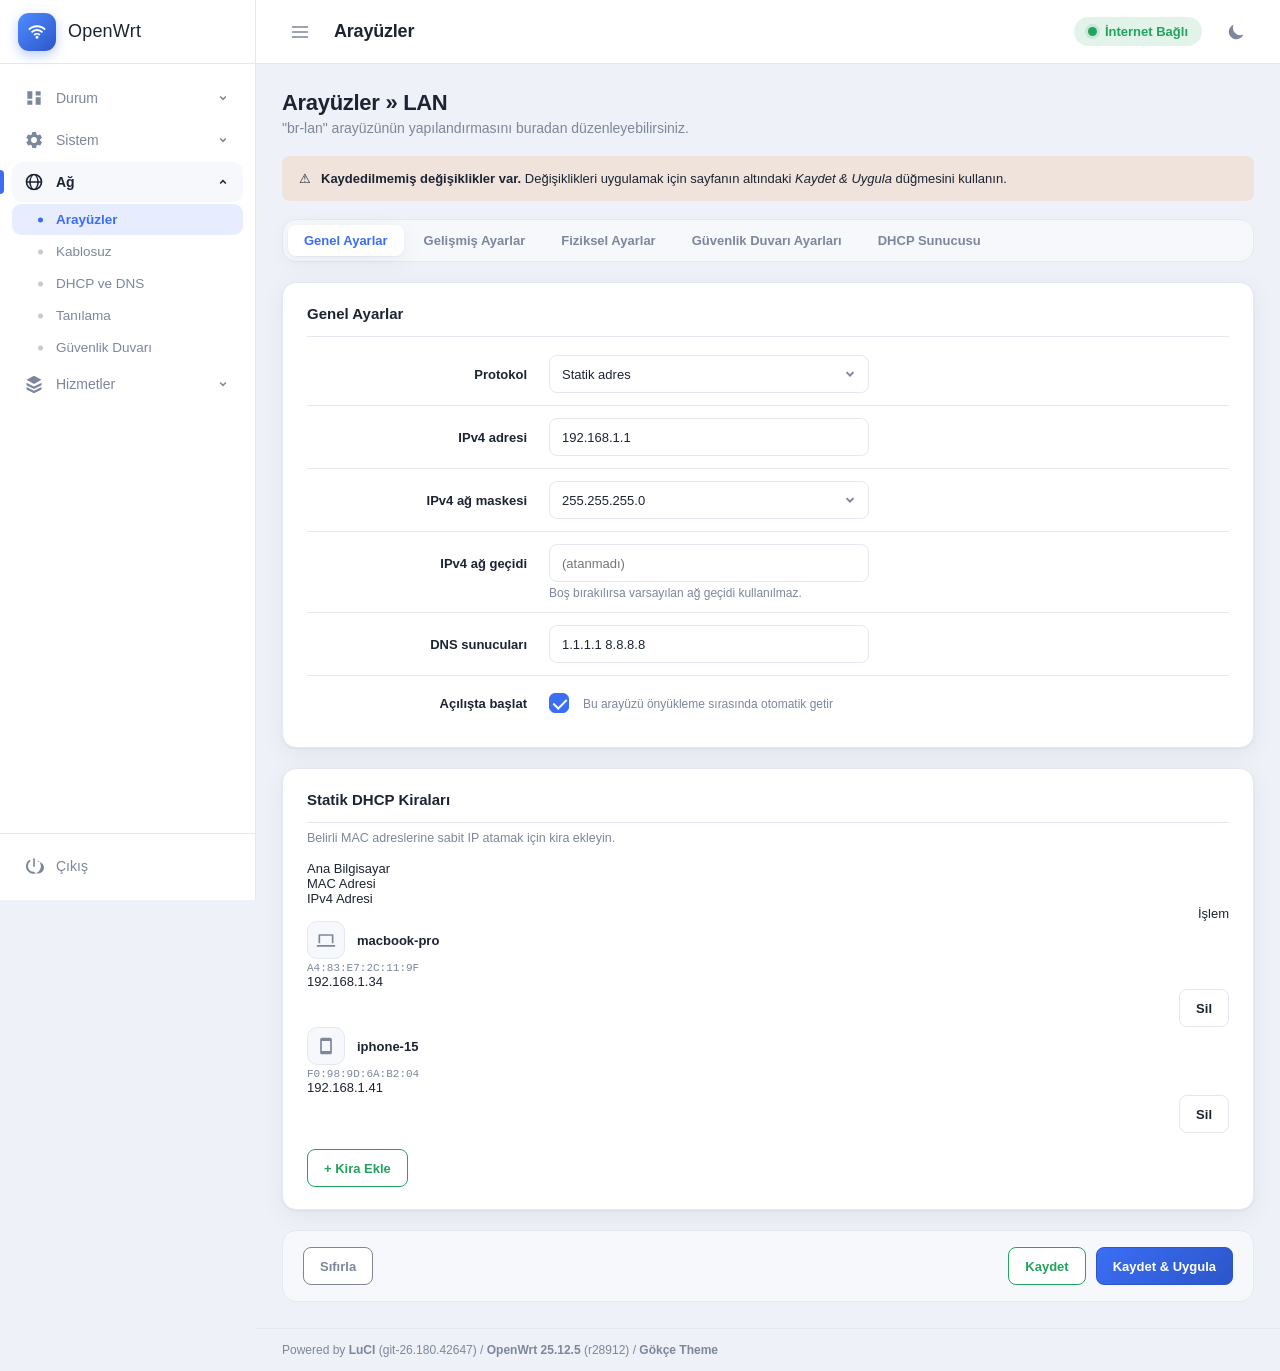
==== demo/settings.html @ 24ef1b08 "demo: add login screen and a CBI config sub-page The demo previously only showed the dashboard. Adde" ====
<!DOCTYPE html>
<html lang="tr">
<head>
  <meta charset="UTF-8">
  <meta name="viewport" content="width=device-width, initial-scale=1.0">
  <title>Arayüzler — Gökçe Theme Demo</title>
  <link rel="stylesheet" href="css/style.css">
  <script>
    (function () {
      var forced = new URLSearchParams(location.search).get("theme");
      var saved = null;
      try { saved = localStorage.getItem("theme"); } catch (e) {}
      var theme = forced || saved ||
        (window.matchMedia("(prefers-color-scheme: dark)").matches ? "dark" : "light");
      document.documentElement.setAttribute("data-theme", theme);
    })();
  </script>
</head>
<body>

  <svg xmlns="http://www.w3.org/2000/svg" style="display:none">
    <symbol id="icon-menu" viewBox="0 0 24 24"><path d="M3 6h18M3 12h18M3 18h18" stroke="currentColor" stroke-width="2" stroke-linecap="round" fill="none"/></symbol>
    <symbol id="icon-dashboard" viewBox="0 0 24 24"><path d="M4 13h6V4H4v9zm0 7h6v-5H4v5zm10 0h6v-9h-6v9zm0-16v5h6V4h-6z" fill="currentColor"/></symbol>
    <symbol id="icon-globe" viewBox="0 0 24 24"><path d="M12 2a10 10 0 100 20 10 10 0 000-20zm0 2c1.9 0 3.6 2.9 3.9 7H8.1c.3-4.1 2-7 3.9-7zm-5.9 7H4.1a8 8 0 014.6-6.3A13.6 13.6 0 006.1 11zm0 2a13.6 13.6 0 002.6 6.3A8 8 0 014.1 13h2zm2 0h7.8c-.3 4.1-2 7-3.9 7s-3.6-2.9-3.9-7zm9.8 0h2a8 8 0 01-4.6 6.3 13.6 13.6 0 002.6-6.3zm0-2a13.6 13.6 0 00-2.6-6.3A8 8 0 0119.9 11h-2z" fill="currentColor"/></symbol>
    <symbol id="icon-wifi" viewBox="0 0 24 24"><path d="M12 20a1.8 1.8 0 110-3.6 1.8 1.8 0 010 3.6zm-4.2-5.2l1.6 1.6a3.7 3.7 0 015.2 0l1.6-1.6a6 6 0 00-8.4 0zm-3.2-3.2l1.6 1.6a8.2 8.2 0 0111.6 0l1.6-1.6a10.5 10.5 0 00-14.8 0zM1.4 8.4L3 10a12.7 12.7 0 0118 0l1.6-1.6a15 15 0 00-21.2 0z" fill="currentColor"/></symbol>
    <symbol id="icon-layers" viewBox="0 0 24 24"><path d="M12 2l9 5-9 5-9-5 9-5zm-9 8.5L12 15l9-4.5v3L12 18l-9-4.5v-3zm0 5L12 20l9-4.5v3L12 23l-9-4.5v-3z" fill="currentColor"/></symbol>
    <symbol id="icon-settings" viewBox="0 0 24 24"><path d="M12 15.5A3.5 3.5 0 1112 8.5a3.5 3.5 0 010 7zm7.4-2.6c.05-.3.1-.6.1-.9s-.05-.6-.1-.9l2-1.6a.5.5 0 00.1-.6l-1.9-3.3a.5.5 0 00-.6-.2l-2.4 1a7 7 0 00-1.6-.9l-.4-2.6a.5.5 0 00-.5-.4h-3.8a.5.5 0 00-.5.4l-.4 2.6a7 7 0 00-1.6.9l-2.4-1a.5.5 0 00-.6.2L2.9 8.9a.5.5 0 00.1.6l2 1.6c-.05.3-.1.6-.1.9s.05.6.1.9l-2 1.6a.5.5 0 00-.1.6l1.9 3.3c.1.2.4.3.6.2l2.4-1c.5.4 1 .7 1.6.9l.4 2.6c0 .2.2.4.5.4h3.8c.3 0 .5-.2.5-.4l.4-2.6a7 7 0 001.6-.9l2.4 1c.2.1.5 0 .6-.2l1.9-3.3a.5.5 0 00-.1-.6l-2-1.6z" fill="currentColor"/></symbol>
    <symbol id="icon-power" viewBox="0 0 24 24"><path d="M11 3h2v10h-2V3zm6.4 2.6l-1.4 1.5A7 7 0 1112 19a7 7 0 01-4-12.9L6.6 4.6a9 9 0 1010.8 1z" fill="currentColor"/></symbol>
    <symbol id="icon-chevron" viewBox="0 0 24 24"><path d="M8.6 9l3.4 3.4L15.4 9 17 10.6l-5 5-5-5L8.6 9z" fill="currentColor"/></symbol>
    <symbol id="icon-sun" viewBox="0 0 24 24"><circle cx="12" cy="12" r="5" fill="currentColor"/><path d="M12 1v3M12 20v3M4.2 4.2l2.1 2.1M17.7 17.7l2.1 2.1M1 12h3M20 12h3M4.2 19.8l2.1-2.1M17.7 6.3l2.1-2.1" stroke="currentColor" stroke-width="2" stroke-linecap="round"/></symbol>
    <symbol id="icon-moon" viewBox="0 0 24 24"><path d="M20.7 14.9A8.8 8.8 0 019.1 3.3 9 9 0 1020.7 15z" fill="currentColor"/></symbol>
    <symbol id="icon-laptop" viewBox="0 0 24 24"><path d="M4 5h16a1 1 0 011 1v10h-2V7H5v9H3V6a1 1 0 011-1zM1 18h22v2H1v-2z" fill="currentColor"/></symbol>
    <symbol id="icon-phone" viewBox="0 0 24 24"><path d="M7 2h10a2 2 0 012 2v16a2 2 0 01-2 2H7a2 2 0 01-2-2V4a2 2 0 012-2zm0 4v12h10V6H7z" fill="currentColor"/></symbol>
  </svg>

  <div class="app">

    <!-- Sidebar (Ağ grubu açık, Arayüzler aktif) -->
    <aside class="sidebar" id="sidebar">
      <div class="sidebar__brand">
        <div class="sidebar__logo"><svg class="icon"><use href="#icon-wifi"/></svg></div>
        <span class="sidebar__brand-text">OpenWrt</span>
      </div>

      <nav class="sidebar__nav">
        <div class="sidebar__group">
          <button class="sidebar__item sidebar__item--toggle" type="button">
            <svg class="icon"><use href="#icon-dashboard"/></svg>
            <span class="sidebar__label">Durum</span>
            <svg class="icon sidebar__chevron"><use href="#icon-chevron"/></svg>
          </button>
          <div class="sidebar__submenu">
            <a href="index.html" class="sidebar__subitem">Genel Bakış</a>
            <a href="#" class="sidebar__subitem" data-page="Güvenlik Duvarı">Güvenlik Duvarı</a>
            <a href="#" class="sidebar__subitem" data-page="Sistem Günlüğü">Sistem Günlüğü</a>
          </div>
        </div>

        <div class="sidebar__group">
          <button class="sidebar__item sidebar__item--toggle" type="button">
            <svg class="icon"><use href="#icon-settings"/></svg>
            <span class="sidebar__label">Sistem</span>
            <svg class="icon sidebar__chevron"><use href="#icon-chevron"/></svg>
          </button>
          <div class="sidebar__submenu">
            <a href="#" class="sidebar__subitem" data-page="Sistem">Sistem</a>
            <a href="#" class="sidebar__subitem" data-page="Yönetim">Yönetim</a>
            <a href="#" class="sidebar__subitem" data-page="Yazılım">Yazılım</a>
          </div>
        </div>

        <div class="sidebar__group sidebar__group--open">
          <button class="sidebar__item sidebar__item--active sidebar__item--toggle" type="button">
            <svg class="icon"><use href="#icon-globe"/></svg>
            <span class="sidebar__label">Ağ</span>
            <svg class="icon sidebar__chevron"><use href="#icon-chevron"/></svg>
          </button>
          <div class="sidebar__submenu">
            <a href="#" class="sidebar__subitem sidebar__subitem--active">Arayüzler</a>
            <a href="#" class="sidebar__subitem" data-page="Kablosuz">Kablosuz</a>
            <a href="#" class="sidebar__subitem" data-page="DHCP ve DNS">DHCP ve DNS</a>
            <a href="#" class="sidebar__subitem" data-page="Tanılama">Tanılama</a>
            <a href="#" class="sidebar__subitem" data-page="Güvenlik Duvarı">Güvenlik Duvarı</a>
          </div>
        </div>

        <div class="sidebar__group">
          <button class="sidebar__item sidebar__item--toggle" type="button">
            <svg class="icon"><use href="#icon-layers"/></svg>
            <span class="sidebar__label">Hizmetler</span>
            <svg class="icon sidebar__chevron"><use href="#icon-chevron"/></svg>
          </button>
          <div class="sidebar__submenu">
            <a href="#" class="sidebar__subitem" data-page="Dinamik DNS">Dinamik DNS</a>
            <a href="#" class="sidebar__subitem" data-page="UPnP">UPnP IGD ve PCP</a>
          </div>
        </div>
      </nav>

      <div class="sidebar__footer">
        <a href="login.html" class="sidebar__item sidebar__item--danger">
          <svg class="icon"><use href="#icon-power"/></svg>
          <span class="sidebar__label">Çıkış</span>
        </a>
      </div>
    </aside>

    <div class="overlay" id="overlay"></div>

    <div class="main">
      <header class="header">
        <div class="header__left">
          <button class="header__btn" id="sidebar-toggle" aria-label="Menüyü aç/kapat">
            <svg class="icon"><use href="#icon-menu"/></svg>
          </button>
          <h1 class="header__title" id="page-title">Arayüzler</h1>
        </div>
        <div class="header__right">
          <div class="header__status">
            <span class="status-dot status-dot--online"></span>
            <span class="header__status-text">İnternet Bağlı</span>
          </div>
          <button class="header__btn" id="theme-toggle" aria-label="Tema değiştir">
            <svg class="icon header__theme-icon--light"><use href="#icon-moon"/></svg>
            <svg class="icon header__theme-icon--dark"><use href="#icon-sun"/></svg>
          </button>
        </div>
      </header>

      <main class="content">
        <form class="cbi-map" onsubmit="return false">
          <h2>Arayüzler » LAN</h2>
          <div class="cbi-map-descr">
            "br-lan" arayüzünün yapılandırmasını buradan düzenleyebilirsiniz.
          </div>

          <div class="alert-message warning">
            <span>⚠</span>
            <span><strong>Kaydedilmemiş değişiklikler var.</strong> Değişiklikleri
            uygulamak için sayfanın altındaki <em>Kaydet &amp; Uygula</em> düğmesini kullanın.</span>
          </div>

          <ul class="tabs">
            <li><a href="#" class="active">Genel Ayarlar</a></li>
            <li><a href="#">Gelişmiş Ayarlar</a></li>
            <li><a href="#">Fiziksel Ayarlar</a></li>
            <li><a href="#">Güvenlik Duvarı Ayarları</a></li>
            <li><a href="#">DHCP Sunucusu</a></li>
          </ul>

          <div class="cbi-section">
            <h3>Genel Ayarlar</h3>

            <div class="cbi-value">
              <label class="cbi-value-title" for="proto">Protokol</label>
              <div class="cbi-value-field">
                <select id="proto">
                  <option>Statik adres</option>
                  <option>DHCP istemcisi</option>
                  <option>PPPoE</option>
                  <option>Köprü olmayan</option>
                </select>
              </div>
            </div>

            <div class="cbi-value">
              <label class="cbi-value-title" for="ipaddr">IPv4 adresi</label>
              <div class="cbi-value-field">
                <input class="cbi-input-text" id="ipaddr" type="text" value="192.168.1.1">
              </div>
            </div>

            <div class="cbi-value">
              <label class="cbi-value-title" for="netmask">IPv4 ağ maskesi</label>
              <div class="cbi-value-field">
                <select id="netmask">
                  <option>255.255.255.0</option>
                  <option>255.255.0.0</option>
                  <option>255.0.0.0</option>
                </select>
              </div>
            </div>

            <div class="cbi-value">
              <label class="cbi-value-title" for="gw">IPv4 ağ geçidi</label>
              <div class="cbi-value-field">
                <input class="cbi-input-text" id="gw" type="text" placeholder="(atanmadı)">
                <div class="cbi-value-description">Boş bırakılırsa varsayılan ağ geçidi kullanılmaz.</div>
              </div>
            </div>

            <div class="cbi-value">
              <label class="cbi-value-title" for="dns">DNS sunucuları</label>
              <div class="cbi-value-field">
                <input class="cbi-input-text" id="dns" type="text" value="1.1.1.1 8.8.8.8">
              </div>
            </div>

            <div class="cbi-value">
              <label class="cbi-value-title" for="bringup">Açılışta başlat</label>
              <div class="cbi-value-field">
                <input class="cbi-checkbox" id="bringup" type="checkbox" checked>
                <span class="cbi-input-desc">Bu arayüzü önyükleme sırasında otomatik getir</span>
              </div>
            </div>
          </div>

          <div class="cbi-section">
            <h3>Statik DHCP Kiraları</h3>
            <div class="cbi-section-descr">
              Belirli MAC adreslerine sabit IP atamak için kira ekleyin.
            </div>

            <div class="table">
              <div class="tr">
                <div class="th">Ana Bilgisayar</div>
                <div class="th">MAC Adresi</div>
                <div class="th">IPv4 Adresi</div>
                <div class="th table__col--right">İşlem</div>
              </div>
              <div class="tr">
                <div class="td">
                  <div class="device">
                    <div class="device__icon"><svg class="icon"><use href="#icon-laptop"/></svg></div>
                    <div class="device__info"><span class="device__name">macbook-pro</span></div>
                  </div>
                </div>
                <div class="td"><span class="device__mac">A4:83:E7:2C:11:9F</span></div>
                <div class="td">192.168.1.34</div>
                <div class="td table__col--right"><button class="btn small">Sil</button></div>
              </div>
              <div class="tr">
                <div class="td">
                  <div class="device">
                    <div class="device__icon"><svg class="icon"><use href="#icon-phone"/></svg></div>
                    <div class="device__info"><span class="device__name">iphone-15</span></div>
                  </div>
                </div>
                <div class="td"><span class="device__mac">F0:98:9D:6A:B2:04</span></div>
                <div class="td">192.168.1.41</div>
                <div class="td table__col--right"><button class="btn small">Sil</button></div>
              </div>
            </div>

            <div style="margin-top:16px">
              <button class="btn cbi-button-save">+ Kira Ekle</button>
            </div>
          </div>

          <div class="cbi-page-actions">
            <button class="btn cbi-button-reset">Sıfırla</button>
            <button class="btn cbi-button-save">Kaydet</button>
            <button class="btn cbi-button-apply">Kaydet &amp; Uygula</button>
          </div>
        </form>
      </main>

      <footer class="page-footer">
        <span>
          Powered by <a href="https://github.com/openwrt/luci">LuCI</a> (git-26.180.42647) /
          <a href="https://openwrt.org">OpenWrt 25.12.5</a> (r28912) /
          <a href="https://github.com/dursuntokgoz/luci-theme-gokce">Gökçe Theme</a>
        </span>
      </footer>
    </div>
  </div>

  <script src="js/script.js"></script>
</body>
</html>
---- demo/css/style.css ----
/* =====================================================================
   RouterOS Dashboard — Keenetic ilhamlı, LuCI temasına uyarlanabilir
   Metodoloji: BEM (block__element--modifier)
   Tema: html[data-theme="light" | "dark"] üzerinden CSS değişkenleriyle
   ===================================================================== */

:root,
:root[data-theme="light"] {
  /* Marka renkleri */
  --c-primary: #3b6ef5;
  --c-primary-dark: #2c56c9;
  --c-primary-soft: rgba(59, 110, 245, .12);
  --c-success: #22a35e;
  --c-success-soft: rgba(34, 163, 94, .13);
  --c-warning: #ef8c3b;
  --c-warning-soft: rgba(239, 140, 59, .14);
  --c-danger: #e45858;
  --c-danger-soft: rgba(228, 88, 88, .13);
  --c-purple: #8b5cf6;
  --c-purple-soft: rgba(139, 92, 246, .13);

  /* Zemin ve yüzeyler */
  --c-bg: #eef1f7;
  --c-surface: #ffffff;
  --c-surface-2: #f6f8fc;   /* tablo başlığı, hover zeminleri */
  --c-border: #e3e8f1;

  /* Metin */
  --c-text: #1c2433;
  --c-text-muted: #7c879c;

  /* Efektler */
  --shadow: 0 1px 2px rgba(23, 32, 51, .05), 0 6px 24px rgba(23, 32, 51, .06);
  --shadow-lift: 0 4px 8px rgba(23, 32, 51, .07), 0 12px 32px rgba(23, 32, 51, .10);
  --logo-gradient: linear-gradient(135deg, #4f8cff 0%, #2c56c9 100%);

  /* Boyutlar */
  --sidebar-width: 256px;
  --sidebar-width-collapsed: 72px;
  --header-height: 64px;
  --radius: 14px;
  --radius-sm: 8px;
  --transition: .25s ease;
}

:root[data-theme="dark"] {
  --c-primary: #5b8afd;
  --c-primary-dark: #7ea3ff;
  --c-primary-soft: rgba(91, 138, 253, .16);
  --c-success: #34c073;
  --c-success-soft: rgba(52, 192, 115, .15);
  --c-warning: #f2a35c;
  --c-warning-soft: rgba(242, 163, 92, .15);
  --c-danger: #ef6b6b;
  --c-danger-soft: rgba(239, 107, 107, .15);
  --c-purple: #a78bfa;
  --c-purple-soft: rgba(167, 139, 250, .15);

  --c-bg: #0d1220;
  --c-surface: #161d2f;
  --c-surface-2: #1c2438;
  --c-border: #273046;

  --c-text: #e7ebf4;
  --c-text-muted: #8d97ad;

  --shadow: 0 1px 2px rgba(0, 0, 0, .35), 0 8px 28px rgba(0, 0, 0, .30);
  --shadow-lift: 0 4px 10px rgba(0, 0, 0, .4), 0 16px 40px rgba(0, 0, 0, .38);
  --logo-gradient: linear-gradient(135deg, #5b8afd 0%, #3556b8 100%);
}

/* ---------------- Reset / Taban ---------------- */
* { margin: 0; padding: 0; box-sizing: border-box; }

body {
  font-family: -apple-system, BlinkMacSystemFont, "Segoe UI", Roboto, "Helvetica Neue", Arial, sans-serif;
  font-size: 14px;
  color: var(--c-text);
  background: var(--c-bg);
  -webkit-font-smoothing: antialiased;
  transition: background var(--transition), color var(--transition);
}

a { text-decoration: none; color: inherit; }
ul { list-style: none; }
button { font-family: inherit; }

.icon {
  width: 20px;
  height: 20px;
  flex-shrink: 0;
  fill: currentColor;
}

/* ---------------- Yerleşim ---------------- */
.app { display: flex; min-height: 100vh; }

.main {
  flex: 1;
  display: flex;
  flex-direction: column;
  min-width: 0; /* grid/tablo taşmalarını engeller */
  margin-left: var(--sidebar-width);
  transition: margin-left var(--transition);
}

.app--sidebar-collapsed .main { margin-left: var(--sidebar-width-collapsed); }

/* =====================================================================
   Sidebar
   ===================================================================== */
.sidebar {
  position: fixed;
  inset: 0 auto 0 0;
  z-index: 100;
  display: flex;
  flex-direction: column;
  width: var(--sidebar-width);
  background: var(--c-surface);
  border-right: 1px solid var(--c-border);
  transition: width var(--transition), transform var(--transition),
              background var(--transition), border-color var(--transition);
  overflow: hidden;
}

.app--sidebar-collapsed .sidebar { width: var(--sidebar-width-collapsed); }

.sidebar__brand {
  display: flex;
  align-items: center;
  gap: 12px;
  height: var(--header-height);
  padding: 0 18px;
  border-bottom: 1px solid var(--c-border);
  white-space: nowrap;
  flex-shrink: 0;
}

.sidebar__logo {
  display: grid;
  place-items: center;
  width: 38px;
  height: 38px;
  flex-shrink: 0;
  border-radius: 11px;
  background: var(--logo-gradient);
  color: #fff;
  box-shadow: 0 4px 12px rgba(59, 110, 245, .35);
}

.sidebar__brand-text { font-size: 18px; font-weight: 500; letter-spacing: .2px; }
.sidebar__brand-text strong { color: var(--c-primary); font-weight: 800; }

.sidebar__nav {
  flex: 1;
  padding: 14px 12px;
  overflow-y: auto;
  overflow-x: hidden;
  scrollbar-width: thin;
  scrollbar-color: var(--c-border) transparent;
}

.sidebar__nav::-webkit-scrollbar { width: 5px; }
.sidebar__nav::-webkit-scrollbar-thumb { background: var(--c-border); border-radius: 99px; }

.sidebar__section-title {
  display: block;
  padding: 16px 12px 6px;
  font-size: 10.5px;
  font-weight: 700;
  text-transform: uppercase;
  letter-spacing: 1px;
  color: var(--c-text-muted);
  white-space: nowrap;
}

.sidebar__item {
  position: relative;
  display: flex;
  align-items: center;
  gap: 12px;
  width: 100%;
  padding: 10px 12px;
  margin-bottom: 2px;
  border: none;
  border-radius: 10px;
  background: transparent;
  color: var(--c-text-muted);
  font-size: 14px;
  font-weight: 500;
  text-align: left;
  white-space: nowrap;
  cursor: pointer;
  transition: background var(--transition), color var(--transition);
}

.sidebar__item:hover { background: var(--c-surface-2); color: var(--c-text); }

.sidebar__item--active,
.sidebar__item--active:hover {
  background: var(--c-primary-soft);
  color: var(--c-primary);
  font-weight: 600;
}

/* Aktif öğenin solunda ince vurgu çubuğu */
.sidebar__item--active::before {
  content: "";
  position: absolute;
  left: -12px;
  top: 8px;
  bottom: 8px;
  width: 4px;
  border-radius: 0 4px 4px 0;
  background: var(--c-primary);
}

.sidebar__item--danger:hover { background: var(--c-danger-soft); color: var(--c-danger); }

.sidebar__label { flex: 1; overflow: hidden; text-overflow: ellipsis; }

.sidebar__badge {
  padding: 2px 8px;
  border-radius: 99px;
  background: var(--c-primary);
  color: #fff;
  font-size: 11px;
  font-weight: 700;
}

.sidebar__footer {
  padding: 12px;
  border-top: 1px solid var(--c-border);
  flex-shrink: 0;
}

/* ---------------- Açılır alt menü (dropdown grup) ---------------- */
.sidebar__chevron {
  width: 16px;
  height: 16px;
  transition: transform var(--transition);
}

.sidebar__group--open > .sidebar__item .sidebar__chevron { transform: rotate(180deg); }

.sidebar__group--open > .sidebar__item {
  color: var(--c-text);
  background: var(--c-surface-2);
}

.sidebar__submenu {
  max-height: 0;
  overflow: hidden;
  transition: max-height .3s ease;
}

.sidebar__group--open > .sidebar__submenu { max-height: 260px; }

.sidebar__subitem {
  position: relative;
  display: block;
  padding: 8px 12px 8px 44px;
  margin-bottom: 1px;
  border-radius: 9px;
  color: var(--c-text-muted);
  font-size: 13.5px;
  white-space: nowrap;
  overflow: hidden;
  text-overflow: ellipsis;
  transition: background var(--transition), color var(--transition);
}

/* Alt öğe hizasında küçük nokta işareti */
.sidebar__subitem::before {
  content: "";
  position: absolute;
  left: 26px;
  top: 50%;
  width: 5px;
  height: 5px;
  border-radius: 50%;
  background: currentColor;
  opacity: .45;
  transform: translateY(-50%);
  transition: opacity var(--transition);
}

.sidebar__subitem:hover { background: var(--c-surface-2); color: var(--c-text); }

.sidebar__subitem--active,
.sidebar__subitem--active:hover {
  background: var(--c-primary-soft);
  color: var(--c-primary);
  font-weight: 600;
}

.sidebar__subitem--active::before { opacity: 1; }

/* Daraltılmış modda yazılar, rozetler ve alt menüler gizlenir */
.app--sidebar-collapsed .sidebar__brand-text,
.app--sidebar-collapsed .sidebar__label,
.app--sidebar-collapsed .sidebar__badge,
.app--sidebar-collapsed .sidebar__chevron,
.app--sidebar-collapsed .sidebar__section-title { display: none; }

.app--sidebar-collapsed .sidebar__submenu { max-height: 0 !important; }
.app--sidebar-collapsed .sidebar__item { justify-content: center; padding: 12px; }
.app--sidebar-collapsed .sidebar__brand { justify-content: center; padding: 0; }
.app--sidebar-collapsed .sidebar__item--active::before { left: -12px; }

/* Mobil karartma katmanı */
.overlay {
  position: fixed;
  inset: 0;
  z-index: 90;
  background: rgba(9, 14, 26, .55);
  backdrop-filter: blur(2px);
  opacity: 0;
  visibility: hidden;
  transition: opacity var(--transition), visibility var(--transition);
}

/* =====================================================================
   Header
   ===================================================================== */
.header {
  position: sticky;
  top: 0;
  z-index: 80;
  display: flex;
  align-items: center;
  justify-content: space-between;
  gap: 16px;
  height: var(--header-height);
  padding: 0 24px;
  background: var(--c-surface);
  border-bottom: 1px solid var(--c-border);
  transition: background var(--transition), border-color var(--transition);
}

.header__left,
.header__right { display: flex; align-items: center; gap: 14px; }

.header__title { font-size: 18px; font-weight: 700; letter-spacing: -.2px; }

.header__btn {
  position: relative;
  display: grid;
  place-items: center;
  width: 40px;
  height: 40px;
  border: none;
  border-radius: 10px;
  background: transparent;
  color: var(--c-text-muted);
  cursor: pointer;
  transition: background var(--transition), color var(--transition);
}

.header__btn:hover { background: var(--c-surface-2); color: var(--c-text); }

.header__btn-badge {
  position: absolute;
  top: 6px;
  right: 6px;
  min-width: 16px;
  height: 16px;
  padding: 0 4px;
  border-radius: 99px;
  background: var(--c-danger);
  color: #fff;
  font-size: 10px;
  font-weight: 700;
  line-height: 16px;
  box-shadow: 0 0 0 2px var(--c-surface);
}

/* Tema düğmesi: aktif temaya göre tek ikon görünür */
.header__theme-icon--dark { display: none; }
:root[data-theme="dark"] .header__theme-icon--light { display: none; }
:root[data-theme="dark"] .header__theme-icon--dark { display: block; }

/* Arama kutusu */
.search {
  display: flex;
  align-items: center;
  gap: 8px;
  width: 220px;
  padding: 0 12px;
  height: 40px;
  border-radius: 10px;
  background: var(--c-surface-2);
  border: 1px solid transparent;
  transition: border-color var(--transition), background var(--transition);
}

.search:focus-within { border-color: var(--c-primary); background: var(--c-surface); }

.search__icon { width: 17px; height: 17px; color: var(--c-text-muted); }

.search__input {
  flex: 1;
  min-width: 0;
  border: none;
  outline: none;
  background: transparent;
  font: inherit;
  font-size: 13.5px;
  color: var(--c-text);
}

.search__input::placeholder { color: var(--c-text-muted); }

.header__status {
  display: flex;
  align-items: center;
  gap: 8px;
  padding: 7px 14px;
  border-radius: 99px;
  background: var(--c-success-soft);
  color: var(--c-success);
  font-weight: 600;
  font-size: 13px;
}

.header__user { display: flex; align-items: center; gap: 10px; }

.header__avatar {
  display: grid;
  place-items: center;
  width: 36px;
  height: 36px;
  border-radius: 50%;
  background: var(--logo-gradient);
  color: #fff;
  font-weight: 700;
  box-shadow: 0 3px 10px rgba(59, 110, 245, .3);
}

.header__user-name { font-weight: 600; }

/* Durum noktası */
.status-dot {
  width: 9px;
  height: 9px;
  border-radius: 50%;
  display: inline-block;
}

.status-dot--online {
  background: var(--c-success);
  box-shadow: 0 0 0 3px var(--c-success-soft);
  animation: pulse 2.4s infinite;
}

.status-dot--offline { background: var(--c-danger); }

@keyframes pulse {
  0%, 100% { box-shadow: 0 0 0 3px var(--c-success-soft); }
  50% { box-shadow: 0 0 0 6px var(--c-success-soft); }
}

/* ---------------- Dropdown (bildirimler) ---------------- */
.dropdown { position: relative; }

.dropdown__menu {
  position: absolute;
  top: calc(100% + 12px);
  right: 0;
  z-index: 110;
  width: 330px;
  background: var(--c-surface);
  border: 1px solid var(--c-border);
  border-radius: var(--radius);
  box-shadow: var(--shadow-lift);
  opacity: 0;
  visibility: hidden;
  transform: translateY(-8px) scale(.98);
  transition: opacity var(--transition), transform var(--transition), visibility var(--transition);
}

.dropdown--open .dropdown__menu {
  opacity: 1;
  visibility: visible;
  transform: translateY(0) scale(1);
}

.dropdown__header {
  display: flex;
  align-items: center;
  justify-content: space-between;
  padding: 14px 18px;
  font-weight: 700;
  border-bottom: 1px solid var(--c-border);
}

.dropdown__count {
  font-size: 11px;
  font-weight: 700;
  padding: 2px 9px;
  border-radius: 99px;
  background: var(--c-primary-soft);
  color: var(--c-primary);
}

.dropdown__item {
  display: flex;
  align-items: flex-start;
  gap: 12px;
  padding: 13px 18px;
  transition: background var(--transition);
}

.dropdown__item:hover { background: var(--c-surface-2); }
.dropdown__item + .dropdown__item { border-top: 1px solid var(--c-border); }

.dropdown__item-icon {
  display: grid;
  place-items: center;
  width: 36px;
  height: 36px;
  border-radius: 10px;
  flex-shrink: 0;
}

.dropdown__item-icon .icon { width: 18px; height: 18px; }
.dropdown__item-icon--blue   { background: var(--c-primary-soft); color: var(--c-primary); }
.dropdown__item-icon--green  { background: var(--c-success-soft); color: var(--c-success); }
.dropdown__item-icon--orange { background: var(--c-warning-soft); color: var(--c-warning); }

.dropdown__item-body { display: flex; flex-direction: column; gap: 2px; min-width: 0; }
.dropdown__item-title { font-weight: 500; font-size: 13.5px; }
.dropdown__item-time { font-size: 12px; color: var(--c-text-muted); }

.dropdown__footer {
  padding: 11px 18px;
  text-align: center;
  border-top: 1px solid var(--c-border);
}

.dropdown__footer a {
  font-size: 13px;
  font-weight: 600;
  color: var(--c-primary);
}

/* =====================================================================
   İçerik ve Grid
   ===================================================================== */
.content {
  flex: 1;
  padding: 26px;
  display: flex;
  flex-direction: column;
  gap: 26px;
}

.grid { display: grid; gap: 26px; }

.grid--stats { grid-template-columns: repeat(4, 1fr); }
.grid--main { grid-template-columns: 2fr 1fr; }
.grid--bottom { grid-template-columns: 3fr 2fr; }

/* =====================================================================
   Kartlar
   ===================================================================== */
.card {
  background: var(--c-surface);
  border: 1px solid var(--c-border);
  border-radius: var(--radius);
  box-shadow: var(--shadow);
  overflow: hidden;
  transition: background var(--transition), border-color var(--transition),
              box-shadow var(--transition), transform var(--transition);
}

.card__header {
  display: flex;
  align-items: center;
  justify-content: space-between;
  padding: 18px 22px;
  border-bottom: 1px solid var(--c-border);
}

.card__title { font-size: 15px; font-weight: 700; letter-spacing: -.1px; }
.card__header-icon { color: var(--c-text-muted); }

.card__link {
  font-size: 13px;
  font-weight: 600;
  color: var(--c-primary);
  transition: color var(--transition);
}

.card__link:hover { color: var(--c-primary-dark); }

.card__actions { display: flex; gap: 16px; }

.card__body { padding: 22px; }
.card__body--flush { padding: 0; } /* tablo gibi kenara dayalı içerikler için */

/* ---------------- İstatistik kartı ---------------- */
.stat {
  position: relative;
  display: flex;
  align-items: center;
  gap: 16px;
  padding: 22px;
}

.stat:hover { transform: translateY(-3px); box-shadow: var(--shadow-lift); }

.stat__icon {
  display: grid;
  place-items: center;
  width: 50px;
  height: 50px;
  border-radius: 14px;
  flex-shrink: 0;
}

.stat__icon .icon { width: 24px; height: 24px; }

.stat__icon--blue   { background: var(--c-primary-soft); color: var(--c-primary); }
.stat__icon--green  { background: var(--c-success-soft); color: var(--c-success); }
.stat__icon--orange { background: var(--c-warning-soft); color: var(--c-warning); }
.stat__icon--purple { background: var(--c-purple-soft); color: var(--c-purple); }

.stat__body { display: flex; flex-direction: column; min-width: 0; }

.stat__label {
  font-size: 11.5px;
  font-weight: 700;
  color: var(--c-text-muted);
  text-transform: uppercase;
  letter-spacing: .6px;
}

.stat__value { font-size: 23px; font-weight: 800; line-height: 1.35; letter-spacing: -.4px; }
.stat__value small { font-size: 13px; font-weight: 600; color: var(--c-text-muted); letter-spacing: 0; }
.stat__meta { font-size: 12px; color: var(--c-text-muted); white-space: nowrap; overflow: hidden; text-overflow: ellipsis; }
.stat__indicator { position: absolute; top: 18px; right: 18px; }

/* ---------------- Grafik ---------------- */
.chart { display: block; width: 100%; }

.legend {
  display: inline-flex;
  align-items: center;
  gap: 6px;
  font-size: 12.5px;
  font-weight: 500;
  color: var(--c-text-muted);
}

.legend__dot { width: 10px; height: 10px; border-radius: 3px; }
.legend__dot--down { background: var(--c-primary); }
.legend__dot--up { background: var(--c-warning); }

/* ---------------- Metre / Progress ---------------- */
.meter { margin-bottom: 18px; }

.meter__head {
  display: flex;
  justify-content: space-between;
  margin-bottom: 8px;
}

.meter__label { font-weight: 500; }
.meter__value { font-weight: 700; font-variant-numeric: tabular-nums; }

.progress {
  height: 8px;
  border-radius: 99px;
  background: var(--c-bg);
  overflow: hidden;
}

.progress__bar {
  height: 100%;
  border-radius: 99px;
  transition: width .6s ease, background var(--transition);
}

.progress__bar--blue   { background: linear-gradient(90deg, var(--c-primary), #6c9aff); }
.progress__bar--green  { background: linear-gradient(90deg, var(--c-success), #4ed48e); }
.progress__bar--orange { background: linear-gradient(90deg, var(--c-warning), #ffb774); }
.progress__bar--danger { background: linear-gradient(90deg, var(--c-danger), #ff8b8b); }

/* ---------------- Bilgi listesi ---------------- */
.info-list { margin-top: 6px; }

.info-list__item {
  display: flex;
  align-items: center;
  justify-content: space-between;
  padding: 11px 0;
  border-top: 1px solid var(--c-border);
  font-size: 13px;
}

.info-list__item span { color: var(--c-text-muted); }
.info-list__item strong { display: flex; align-items: center; gap: 8px; font-weight: 600; }
.info-list__item em { font-style: normal; }

/* =====================================================================
   Tablo (LuCI cbi tablolarına kolayca uyarlanabilir yapı)
   ===================================================================== */
.table {
  width: 100%;
  border-collapse: collapse;
  font-size: 13px;
}

.table th {
  padding: 13px 22px;
  text-align: left;
  font-size: 11px;
  font-weight: 700;
  text-transform: uppercase;
  letter-spacing: .7px;
  color: var(--c-text-muted);
  background: var(--c-surface-2);
  border-bottom: 1px solid var(--c-border);
}

.table td {
  padding: 13px 22px;
  border-bottom: 1px solid var(--c-border);
  vertical-align: middle;
}

.table tbody tr:last-child td { border-bottom: none; }
.table tbody tr { transition: background var(--transition); }
.table tbody tr:hover { background: var(--c-surface-2); }

.table__col--right { text-align: right !important; }

/* Cihaz hücresi */
.device { display: flex; align-items: center; gap: 12px; }

.device__icon {
  display: grid;
  place-items: center;
  width: 38px;
  height: 38px;
  border-radius: 10px;
  background: var(--c-surface-2);
  border: 1px solid var(--c-border);
  color: var(--c-text-muted);
  flex-shrink: 0;
}

.device__info { display: flex; flex-direction: column; min-width: 0; }
.device__name { font-weight: 600; }
.device__mac { font-size: 11px; color: var(--c-text-muted); font-family: "SF Mono", Consolas, monospace; }

/* Etiketler */
.tag {
  display: inline-block;
  padding: 3px 10px;
  border-radius: 99px;
  font-size: 11px;
  font-weight: 700;
}

.tag--wifi { background: var(--c-primary-soft); color: var(--c-primary); }
.tag--eth  { background: var(--c-success-soft); color: var(--c-success); }

/* =====================================================================
   Wi-Fi listesi ve Switch
   ===================================================================== */
.wifi { padding: 14px 0; }
.wifi + .wifi { border-top: 1px solid var(--c-border); }
.wifi:first-child { padding-top: 0; }
.wifi:last-child { padding-bottom: 0; }

.wifi__head {
  display: flex;
  align-items: center;
  gap: 14px;
}

.wifi__icon {
  display: grid;
  place-items: center;
  width: 40px;
  height: 40px;
  border-radius: 11px;
  background: var(--c-surface-2);
  border: 1px solid var(--c-border);
  color: var(--c-text-muted);
  flex-shrink: 0;
}

.wifi__icon--active {
  background: var(--c-primary-soft);
  border-color: transparent;
  color: var(--c-primary);
}

.wifi__meta { flex: 1; min-width: 0; }
.wifi__ssid { display: block; font-weight: 600; font-size: 14px; }
.wifi__band { display: block; font-size: 12px; color: var(--c-text-muted); margin-top: 2px; }

/* Toggle switch */
.switch { position: relative; display: inline-block; width: 44px; height: 25px; flex-shrink: 0; }
.switch__input { opacity: 0; width: 0; height: 0; }

.switch__slider {
  position: absolute;
  inset: 0;
  border-radius: 99px;
  background: var(--c-border);
  cursor: pointer;
  transition: background var(--transition);
}

.switch__slider::before {
  content: "";
  position: absolute;
  left: 3px;
  top: 3px;
  width: 19px;
  height: 19px;
  border-radius: 50%;
  background: #fff;
  box-shadow: 0 1px 4px rgba(0, 0, 0, .25);
  transition: transform var(--transition);
}

.switch__input:checked + .switch__slider { background: var(--c-primary); }
.switch__input:checked + .switch__slider::before { transform: translateX(19px); }

/* =====================================================================
   Footer (LuCI temasındaki footer'ın aynası)
   ===================================================================== */
.page-footer {
  padding: 14px 26px;
  border-top: 1px solid var(--c-border);
  color: var(--c-text-muted);
  font-size: 12px;
}

.page-footer a { color: var(--c-text-muted); font-weight: 600; }
.page-footer a:hover { color: var(--c-primary); }

/* =====================================================================
   LuCI config-page (CBI) örneği — gerçek LuCI'nin ürettiği sınıf adlarının
   demo eşdeğerleri: .cbi-map / .cbi-section / .cbi-value / .table / .tabs /
   .cbi-page-actions / .btn / .alert-message. Gerçek temanın cascade.css'i ile
   aynı görünümü verir, burada demo token'larıyla (--c-*) yazılmıştır.
   ===================================================================== */

.cbi-map { max-width: 1100px; }
.cbi-map > h2 { font-size: 22px; font-weight: 800; letter-spacing: -.3px; margin-bottom: 4px; }
.cbi-map-descr { color: var(--c-text-muted); margin-bottom: 20px; }

.cbi-section {
  background: var(--c-surface);
  border: 1px solid var(--c-border);
  border-radius: var(--radius);
  box-shadow: var(--shadow);
  padding: 22px 24px;
  margin-bottom: 20px;
}

.cbi-section > h3 {
  font-size: 15px;
  font-weight: 700;
  padding-bottom: 14px;
  margin-bottom: 18px;
  border-bottom: 1px solid var(--c-border);
}

.cbi-section-descr { color: var(--c-text-muted); font-size: 12.5px; margin: -10px 0 16px; }

.cbi-value {
  display: flex;
  flex-wrap: wrap;
  align-items: baseline;
  gap: 6px 22px;
  padding: 12px 0;
  border-top: 1px solid var(--c-border);
}

.cbi-value:first-of-type { border-top: none; padding-top: 0; }

.cbi-value-title {
  flex: 0 0 220px;
  padding-top: 8px;
  font-size: 13px;
  font-weight: 600;
  color: var(--c-text);
  text-align: right;
}

.cbi-value-field { flex: 1 1 260px; min-width: 0; }
.cbi-value-field .cbi-input-desc { margin-left: 10px; color: var(--c-text-muted); font-size: 12px; }
.cbi-value-description { flex: 1 0 100%; margin: 4px 0 0; color: var(--c-text-muted); font-size: 12px; }

/* Form kontrolleri */
.cbi-input-text,
.cbi-input-password,
select,
textarea {
  width: 320px;
  max-width: 100%;
  height: 38px;
  padding: 4px 12px;
  background: var(--c-surface);
  color: var(--c-text);
  border: 1px solid var(--c-border);
  border-radius: var(--radius-sm);
  font: inherit;
  font-size: 13px;
  outline: none;
  transition: border-color var(--transition), box-shadow var(--transition);
}

textarea { height: auto; padding: 10px 12px; font-family: "SF Mono", Consolas, monospace; resize: vertical; }

.cbi-input-text:focus,
.cbi-input-password:focus,
select:focus,
textarea:focus {
  border-color: var(--c-primary);
  box-shadow: 0 0 0 3px var(--c-primary-soft);
}

select {
  appearance: none;
  background-image: url("data:image/svg+xml,%3Csvg xmlns='http://www.w3.org/2000/svg' viewBox='0 0 24 24' fill='%237c879c'%3E%3Cpath d='M8.6 9l3.4 3.4L15.4 9 17 10.6l-5 5-5-5z'/%3E%3C/svg%3E");
  background-repeat: no-repeat;
  background-position: right 8px center;
  background-size: 20px;
  padding-right: 34px;
  cursor: pointer;
}

/* Onay kutusu (LuCI'nin özel görünümlü checkbox'ı) */
.cbi-checkbox {
  appearance: none;
  width: 20px;
  height: 20px;
  vertical-align: -5px;
  border: 1px solid var(--c-border);
  border-radius: 6px;
  background: var(--c-surface);
  position: relative;
  cursor: pointer;
  transition: background var(--transition), border-color var(--transition);
}

.cbi-checkbox:checked { background: var(--c-primary); border-color: var(--c-primary); }
.cbi-checkbox:checked::after {
  content: "";
  position: absolute;
  left: 6px; top: 2px;
  width: 6px; height: 11px;
  border: solid #fff;
  border-width: 0 2px 2px 0;
  transform: rotate(45deg);
}

/* Sekmeler (#tabmenu / cbi-tabmenu eşdeğeri) */
.tabs {
  display: flex;
  flex-wrap: wrap;
  gap: 4px;
  list-style: none;
  margin: 0 0 20px;
  padding: 5px;
  background: var(--c-surface-2);
  border: 1px solid var(--c-border);
  border-radius: var(--radius);
}

.tabs a {
  display: block;
  padding: 8px 16px;
  border-radius: var(--radius-sm);
  color: var(--c-text-muted);
  font-size: 13px;
  font-weight: 600;
}

.tabs a:hover { color: var(--c-text); }
.tabs a.active {
  background: var(--c-surface);
  color: var(--c-primary);
  box-shadow: var(--shadow);
}

/* CBI tablo bölümü (.table/.tr/.td) — index'teki .table ile uyumlu, ek stiller */
.cbi-section .table { margin-bottom: 0; }

/* Buton çeşitleri */
.btn {
  display: inline-flex;
  align-items: center;
  justify-content: center;
  gap: 6px;
  padding: 0 16px;
  height: 38px;
  border: 1px solid var(--c-border);
  border-radius: var(--radius-sm);
  background: var(--c-surface);
  color: var(--c-text);
  font: inherit;
  font-size: 13px;
  font-weight: 600;
  cursor: pointer;
  transition: border-color var(--transition), box-shadow var(--transition), background var(--transition), color var(--transition);
}

.btn:hover { border-color: var(--c-primary); box-shadow: 0 0 0 3px var(--c-primary-soft); }

.cbi-button-save { border-color: var(--c-success); color: var(--c-success); }
.cbi-button-reset { border-color: var(--c-text-muted); color: var(--c-text-muted); }
.cbi-button-apply,
.btn--primary {
  background: linear-gradient(135deg, var(--c-primary), var(--c-primary-dark));
  border-color: var(--c-primary-dark);
  color: #fff;
}
.cbi-button-apply:hover,
.btn--primary:hover { color: #fff; }

/* Sayfa eylem çubuğu (Kaydet / Sıfırla / Kaydet & Uygula) */
.cbi-page-actions {
  display: flex;
  justify-content: flex-end;
  gap: 10px;
  padding: 16px 20px;
  background: var(--c-surface-2);
  border: 1px solid var(--c-border);
  border-radius: var(--radius);
}

.cbi-page-actions .cbi-button-reset { margin-right: auto; }

/* Uyarı kutuları */
.alert-message {
  padding: 14px 16px;
  margin-bottom: 18px;
  border-radius: var(--radius-sm);
  border: 1px solid;
  font-size: 13px;
  display: flex;
  gap: 10px;
  align-items: flex-start;
}

.alert-message.info { background: var(--c-primary-soft); border-color: transparent; color: var(--c-text); }
.alert-message.warning { background: var(--c-warning-soft); border-color: transparent; color: var(--c-text); }
.alert-message.success { background: var(--c-success-soft); border-color: transparent; color: var(--c-text); }
.alert-message.error { background: var(--c-danger-soft); border-color: transparent; color: var(--c-text); }
.alert-message strong { font-weight: 700; }

/* =====================================================================
   Modal / Login (ui.showModal(..., 'login') eşdeğeri)
   ===================================================================== */
.modal-overlay {
  position: fixed;
  inset: 0;
  z-index: 900;
  display: flex;
  align-items: flex-start;
  justify-content: center;
  padding: 6vh 20px;
  overflow: auto;
  background: rgba(9, 14, 26, .6);
}

.modal {
  width: 100%;
  max-width: 440px;
  padding: 26px 28px;
  background: var(--c-surface);
  border: 1px solid var(--c-border);
  border-radius: var(--radius);
  box-shadow: var(--shadow-lift);
}

.modal__brand {
  display: flex;
  align-items: center;
  gap: 12px;
  margin-bottom: 20px;
}

.modal__logo {
  display: grid;
  place-items: center;
  width: 44px;
  height: 44px;
  border-radius: 12px;
  background: var(--logo-gradient);
  color: #fff;
  box-shadow: 0 4px 12px rgba(59, 110, 245, .35);
}

.modal__logo .icon { width: 24px; height: 24px; }
.modal__title { font-size: 18px; font-weight: 800; }
.modal__subtitle { font-size: 12.5px; color: var(--c-text-muted); margin-top: 1px; }

.modal h4 {
  font-size: 16px;
  font-weight: 700;
  padding-bottom: 12px;
  margin-bottom: 16px;
  border-bottom: 1px solid var(--c-border);
}

.modal .cbi-value-title { flex-basis: 120px; }
.modal .cbi-value-field { flex: 1; }
.modal .cbi-input-text,
.modal .cbi-input-password { width: 100%; }

.modal .cbi-button-apply { width: 100%; margin-top: 10px; height: 42px; font-size: 14px; }

/* =====================================================================
   Responsive
   ===================================================================== */
@media (max-width: 1280px) {
  .search { width: 170px; }
  .grid--stats { grid-template-columns: repeat(2, 1fr); }
  .grid--main,
  .grid--bottom { grid-template-columns: 1fr; }
}

@media (max-width: 768px) {
  /* Mobil: sidebar off-canvas olur */
  .sidebar { transform: translateX(-100%); width: var(--sidebar-width) !important; box-shadow: var(--shadow-lift); }
  .main { margin-left: 0 !important; }

  .app--sidebar-open .sidebar { transform: translateX(0); }
  .app--sidebar-open .overlay { opacity: 1; visibility: visible; }

  /* Mobilde daraltılmış mod sınıfları etkisiz kalmalı */
  .app--sidebar-open .sidebar__brand-text,
  .app--sidebar-open .sidebar__label,
  .app--sidebar-open .sidebar__badge,
  .app--sidebar-open .sidebar__chevron,
  .app--sidebar-open .sidebar__section-title { display: block; }
  .app--sidebar-open .sidebar__item { justify-content: flex-start; padding: 10px 12px; }
  .app--sidebar-open .sidebar__group--open > .sidebar__submenu { max-height: 260px !important; }

  .header { padding: 0 14px; gap: 8px; }
  .search,
  .header__status,
  .header__user-name { display: none; }

  .content { padding: 16px; gap: 16px; }
  .grid { gap: 16px; }
  .grid--stats { grid-template-columns: 1fr; }

  /* Dar ekranda tablo yatay kaydırılabilir */
  .card__body--flush { overflow-x: auto; }
  .table { min-width: 560px; }

  /* CBI form satırları dikey yığılır */
  .cbi-value { flex-direction: column; align-items: stretch; gap: 4px; }
  .cbi-value-title { flex-basis: auto; text-align: left; padding-top: 0; }
  .cbi-input-text, .cbi-input-password, select { width: 100%; }
}
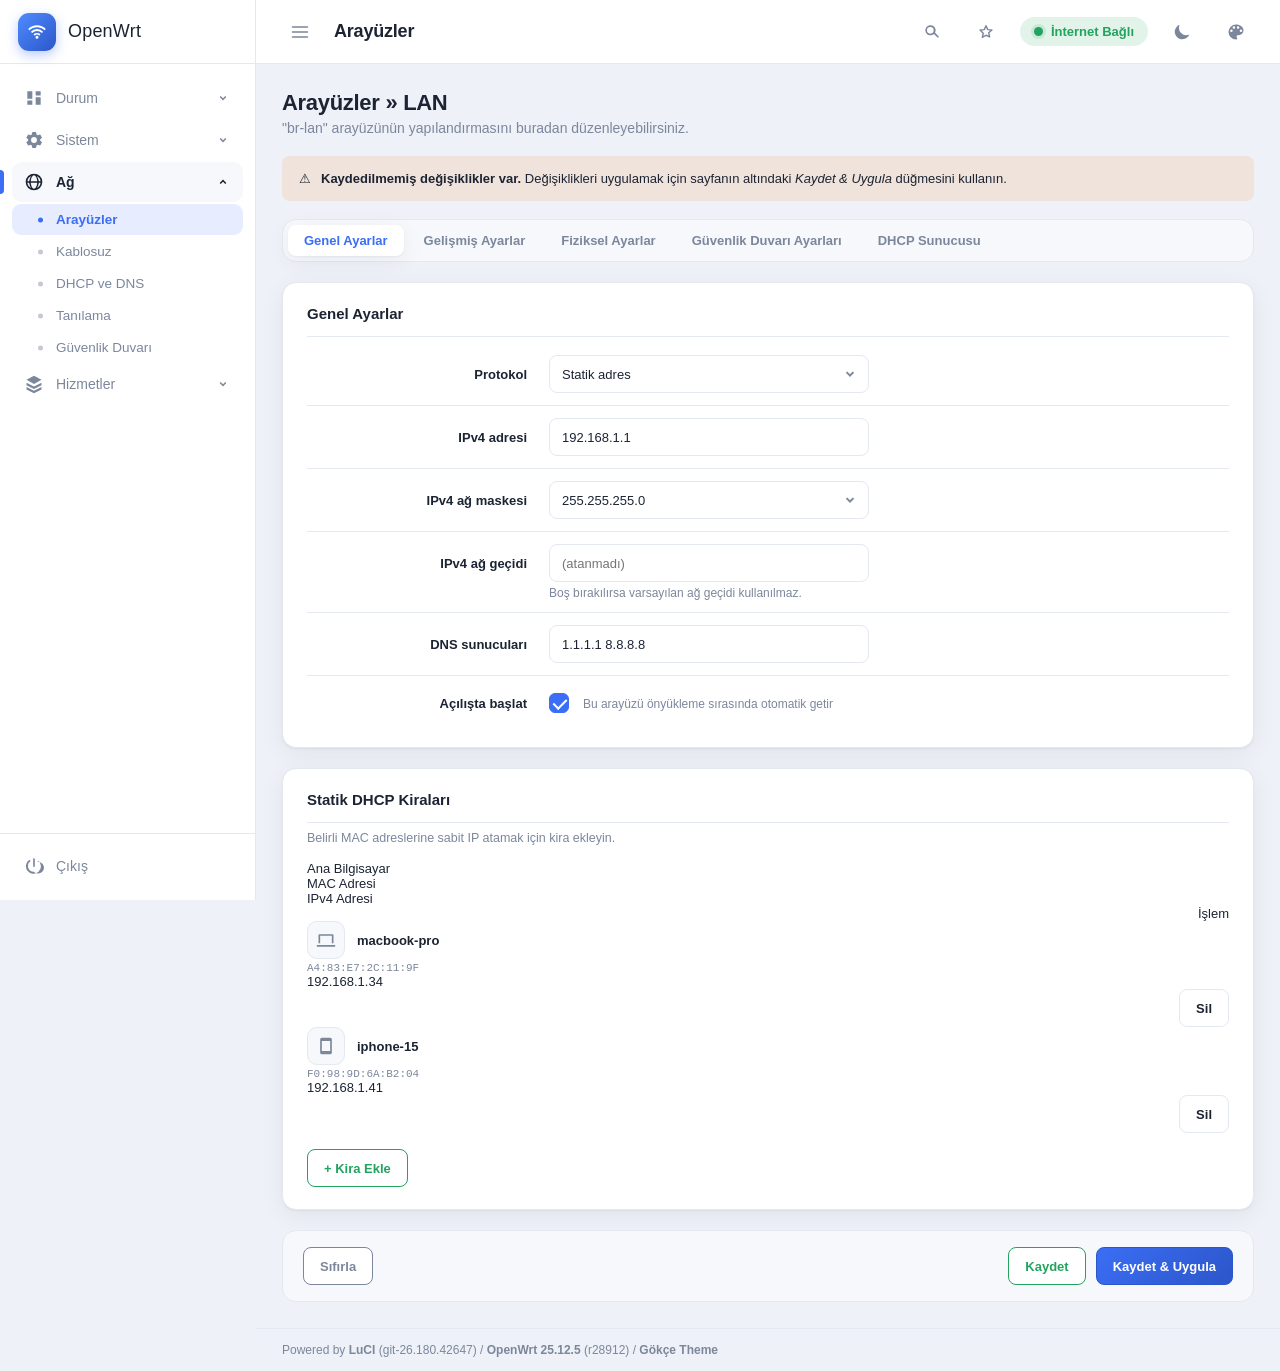
==== commit b056c08b: "demo: sync appearance panel, favorites, command palette, nested group - appearance panel (theme mode" ====
--- a/demo/settings.html
+++ b/demo/settings.html
@@ -13,6 +13,13 @@
       var theme = forced || saved ||
         (window.matchMedia("(prefers-color-scheme: dark)").matches ? "dark" : "light");
       document.documentElement.setAttribute("data-theme", theme);
+
+      try {
+        var accent = localStorage.getItem("gokce-accent");
+        if (accent) document.documentElement.setAttribute("data-accent", accent);
+        var density = localStorage.getItem("gokce-density");
+        if (density) document.documentElement.setAttribute("data-density", density);
+      } catch (e) {}
     })();
   </script>
 </head>
@@ -27,6 +34,13 @@
     <symbol id="icon-settings" viewBox="0 0 24 24"><path d="M12 15.5A3.5 3.5 0 1112 8.5a3.5 3.5 0 010 7zm7.4-2.6c.05-.3.1-.6.1-.9s-.05-.6-.1-.9l2-1.6a.5.5 0 00.1-.6l-1.9-3.3a.5.5 0 00-.6-.2l-2.4 1a7 7 0 00-1.6-.9l-.4-2.6a.5.5 0 00-.5-.4h-3.8a.5.5 0 00-.5.4l-.4 2.6a7 7 0 00-1.6.9l-2.4-1a.5.5 0 00-.6.2L2.9 8.9a.5.5 0 00.1.6l2 1.6c-.05.3-.1.6-.1.9s.05.6.1.9l-2 1.6a.5.5 0 00-.1.6l1.9 3.3c.1.2.4.3.6.2l2.4-1c.5.4 1 .7 1.6.9l.4 2.6c0 .2.2.4.5.4h3.8c.3 0 .5-.2.5-.4l.4-2.6a7 7 0 001.6-.9l2.4 1c.2.1.5 0 .6-.2l1.9-3.3a.5.5 0 00-.1-.6l-2-1.6z" fill="currentColor"/></symbol>
     <symbol id="icon-power" viewBox="0 0 24 24"><path d="M11 3h2v10h-2V3zm6.4 2.6l-1.4 1.5A7 7 0 1112 19a7 7 0 01-4-12.9L6.6 4.6a9 9 0 1010.8 1z" fill="currentColor"/></symbol>
     <symbol id="icon-chevron" viewBox="0 0 24 24"><path d="M8.6 9l3.4 3.4L15.4 9 17 10.6l-5 5-5-5L8.6 9z" fill="currentColor"/></symbol>
+    <symbol id="icon-search" viewBox="0 0 24 24"><path d="M10 4a6 6 0 104.2 10.3l4.8 4.7 1.4-1.4-4.7-4.8A6 6 0 0010 4zm0 2a4 4 0 110 8 4 4 0 010-8z" fill="currentColor"/></symbol>
+    <symbol id="icon-star" viewBox="0 0 24 24"><path d="M12 4.5l2.1 4.6 5 .5-3.8 3.4 1.1 4.9L12 15.9l-4.4 2.5 1.1-4.9L4.9 9.6l5-.5L12 4.5z" fill="none" stroke="currentColor" stroke-width="1.7" stroke-linejoin="round"/></symbol>
+    <symbol id="icon-star-fill" viewBox="0 0 24 24"><path d="M12 3.6l2.5 5.4 5.9.6-4.4 4 1.3 5.8L12 16.4 6.7 19.4l1.3-5.8-4.4-4 5.9-.6L12 3.6z" fill="currentColor"/></symbol>
+    <symbol id="icon-palette" viewBox="0 0 24 24"><path d="M12 3a9 9 0 000 18c.8 0 1.5-.7 1.5-1.5 0-.4-.2-.8-.4-1-.3-.3-.4-.6-.4-1 0-.8.7-1.5 1.5-1.5H15a6 6 0 006-6c0-3.9-4-7-9-7zm-5.5 9a1.5 1.5 0 110-3 1.5 1.5 0 010 3zm3-4a1.5 1.5 0 110-3 1.5 1.5 0 010 3zm5 0a1.5 1.5 0 110-3 1.5 1.5 0 010 3zm3.5 4a1.5 1.5 0 110-3 1.5 1.5 0 010 3z" fill="currentColor"/></symbol>
+    <symbol id="icon-check" viewBox="0 0 24 24"><path d="M9 16.2l-3.5-3.5L4 14.2l5 5 11-11-1.5-1.5z" fill="currentColor"/></symbol>
+    <symbol id="icon-auto" viewBox="0 0 24 24"><path d="M12 3a9 9 0 000 18V3z" fill="currentColor"/><circle cx="12" cy="12" r="9" fill="none" stroke="currentColor" stroke-width="1.6"/></symbol>
+    <symbol id="icon-close" viewBox="0 0 24 24"><path d="M6 6l12 12M18 6L6 18" stroke="currentColor" stroke-width="2" stroke-linecap="round"/></symbol>
     <symbol id="icon-sun" viewBox="0 0 24 24"><circle cx="12" cy="12" r="5" fill="currentColor"/><path d="M12 1v3M12 20v3M4.2 4.2l2.1 2.1M17.7 17.7l2.1 2.1M1 12h3M20 12h3M4.2 19.8l2.1-2.1M17.7 6.3l2.1-2.1" stroke="currentColor" stroke-width="2" stroke-linecap="round"/></symbol>
     <symbol id="icon-moon" viewBox="0 0 24 24"><path d="M20.7 14.9A8.8 8.8 0 019.1 3.3 9 9 0 1020.7 15z" fill="currentColor"/></symbol>
     <symbol id="icon-laptop" viewBox="0 0 24 24"><path d="M4 5h16a1 1 0 011 1v10h-2V7H5v9H3V6a1 1 0 011-1zM1 18h22v2H1v-2z" fill="currentColor"/></symbol>
@@ -107,6 +121,19 @@
 
     <div class="overlay" id="overlay"></div>
 
+    <!-- Komut paleti sayfa arama (Ctrl+K) -->
+    <div class="gokce-search" id="gokce-search" hidden>
+      <div class="gokce-search__backdrop" data-search-close></div>
+      <div class="gokce-search__box" role="dialog" aria-modal="true" aria-label="Sayfalarda ara">
+        <div class="gokce-search__field">
+          <svg class="icon gokce-search__icon"><use href="#icon-search"/></svg>
+          <input type="text" id="gokce-search-input" class="gokce-search__input" autocomplete="off" spellcheck="false" placeholder="Sayfalarda ara…" aria-label="Sayfalarda ara">
+          <kbd class="gokce-search__kbd">Esc</kbd>
+        </div>
+        <ul class="gokce-search__results" id="gokce-search-results" role="listbox"></ul>
+      </div>
+    </div>
+
     <div class="main">
       <header class="header">
         <div class="header__left">
@@ -116,14 +143,66 @@
           <h1 class="header__title" id="page-title">Arayüzler</h1>
         </div>
         <div class="header__right">
+          <button class="header__btn" id="search-toggle" aria-label="Sayfalarda ara (Ctrl+K)" title="Sayfalarda ara (Ctrl+K)">
+            <svg class="icon"><use href="#icon-search"/></svg>
+          </button>
+
+          <button class="header__btn header__btn--fav" id="fav-toggle" type="button" hidden aria-pressed="false" aria-label="Favorilere ekle">
+            <svg class="icon header__fav-icon--off"><use href="#icon-star"/></svg>
+            <svg class="icon header__fav-icon--on"><use href="#icon-star-fill"/></svg>
+          </button>
+
           <div class="header__status">
             <span class="status-dot status-dot--online"></span>
             <span class="header__status-text">İnternet Bağlı</span>
           </div>
+
           <button class="header__btn" id="theme-toggle" aria-label="Tema değiştir">
             <svg class="icon header__theme-icon--light"><use href="#icon-moon"/></svg>
             <svg class="icon header__theme-icon--dark"><use href="#icon-sun"/></svg>
           </button>
+
+          <div class="appearance" id="appearance">
+            <button class="header__btn" id="appearance-toggle" type="button"
+              aria-haspopup="true" aria-expanded="false" aria-label="Görünüm">
+              <svg class="icon"><use href="#icon-palette"/></svg>
+            </button>
+
+            <div class="appearance__panel" id="appearance-panel" role="dialog" aria-label="Görünüm" hidden>
+              <div class="appearance__group">
+                <span class="appearance__label">Tema</span>
+                <div class="appearance__seg" id="mode-seg" role="group">
+                  <button type="button" class="appearance__seg-btn" data-mode="auto">
+                    <svg class="icon"><use href="#icon-auto"/></svg>Otomatik</button>
+                  <button type="button" class="appearance__seg-btn" data-mode="light">
+                    <svg class="icon"><use href="#icon-sun"/></svg>Açık</button>
+                  <button type="button" class="appearance__seg-btn" data-mode="dark">
+                    <svg class="icon"><use href="#icon-moon"/></svg>Koyu</button>
+                </div>
+              </div>
+
+              <div class="appearance__group">
+                <span class="appearance__label">Vurgu</span>
+                <div class="appearance__accents" id="accent-list" role="group">
+                  <button type="button" class="appearance__accent" data-accent="blue"   style="--dot:#3b6ef5" aria-label="Mavi"><svg class="icon"><use href="#icon-check"/></svg></button>
+                  <button type="button" class="appearance__accent" data-accent="indigo" style="--dot:#6366f1" aria-label="Indigo"><svg class="icon"><use href="#icon-check"/></svg></button>
+                  <button type="button" class="appearance__accent" data-accent="teal"   style="--dot:#0ea5a4" aria-label="Turkuaz"><svg class="icon"><use href="#icon-check"/></svg></button>
+                  <button type="button" class="appearance__accent" data-accent="green"  style="--dot:#22a35e" aria-label="Yeşil"><svg class="icon"><use href="#icon-check"/></svg></button>
+                  <button type="button" class="appearance__accent" data-accent="amber"  style="--dot:#f59e0b" aria-label="Kehribar"><svg class="icon"><use href="#icon-check"/></svg></button>
+                  <button type="button" class="appearance__accent" data-accent="rose"   style="--dot:#f43f5e" aria-label="Gül"><svg class="icon"><use href="#icon-check"/></svg></button>
+                  <button type="button" class="appearance__accent" data-accent="violet" style="--dot:#a855f7" aria-label="Menekşe"><svg class="icon"><use href="#icon-check"/></svg></button>
+                </div>
+              </div>
+
+              <div class="appearance__group">
+                <span class="appearance__label">Yoğunluk</span>
+                <div class="appearance__seg" id="density-seg" role="group">
+                  <button type="button" class="appearance__seg-btn" data-density="comfortable">Rahat</button>
+                  <button type="button" class="appearance__seg-btn" data-density="compact">Sıkı</button>
+                </div>
+              </div>
+            </div>
+          </div>
         </div>
       </header>
 
--- a/demo/css/style.css
+++ b/demo/css/style.css
@@ -69,6 +69,35 @@
   --logo-gradient: linear-gradient(135deg, #5b8afd 0%, #3556b8 100%);
 }
 
+/* ---------------- Vurgu renkleri (html[data-accent], Görünüm paneli) ----------------
+   Mavi varsayılan; diğerleri --c-primary üçlüsünü değiştirir. Temadaki
+   data-accent ön ayarlarıyla aynı değerler. */
+:root[data-accent="indigo"] { --c-primary:#6366f1; --c-primary-dark:#4f46e5; --c-primary-soft:rgba(99,102,241,.12); }
+:root[data-accent="teal"]   { --c-primary:#0ea5a4; --c-primary-dark:#0d8f8e; --c-primary-soft:rgba(14,165,164,.12); }
+:root[data-accent="green"]  { --c-primary:#22a35e; --c-primary-dark:#1c8c50; --c-primary-soft:rgba(34,163,94,.13); }
+:root[data-accent="amber"]  { --c-primary:#f59e0b; --c-primary-dark:#d98908; --c-primary-soft:rgba(245,158,11,.14); }
+:root[data-accent="rose"]   { --c-primary:#f43f5e; --c-primary-dark:#d92e4c; --c-primary-soft:rgba(244,63,94,.13); }
+:root[data-accent="violet"] { --c-primary:#a855f7; --c-primary-dark:#9032e0; --c-primary-soft:rgba(168,85,247,.13); }
+
+:root[data-theme="dark"][data-accent="indigo"] { --c-primary:#818cf8; --c-primary-soft:rgba(129,140,248,.16); }
+:root[data-theme="dark"][data-accent="teal"]   { --c-primary:#2dd4bf; --c-primary-soft:rgba(45,212,191,.16); }
+:root[data-theme="dark"][data-accent="green"]  { --c-primary:#34c073; --c-primary-soft:rgba(52,192,115,.15); }
+:root[data-theme="dark"][data-accent="amber"]  { --c-primary:#fbbf24; --c-primary-soft:rgba(251,191,36,.15); }
+:root[data-theme="dark"][data-accent="rose"]   { --c-primary:#fb7185; --c-primary-soft:rgba(251,113,133,.15); }
+:root[data-theme="dark"][data-accent="violet"] { --c-primary:#c084fc; --c-primary-soft:rgba(192,132,252,.15); }
+
+/* Yoğunluk: kompakt mod aralık/boyut belirteçlerini sıkılaştırır */
+:root[data-density="compact"] {
+  --header-height: 52px;
+  --radius: 10px;
+  --radius-sm: 6px;
+}
+
+:root[data-density="compact"] .sidebar__item { padding: 8px 12px; }
+:root[data-density="compact"] .sidebar__subitem { padding: 6px 12px 6px 44px; }
+:root[data-density="compact"] .sidebar__subitem--deep { padding: 5px 12px 5px 58px; }
+:root[data-density="compact"] .tabs a { padding: 6px 12px; }
+
 /* ---------------- Reset / Taban ---------------- */
 * { margin: 0; padding: 0; box-sizing: border-box; }
 
@@ -254,7 +283,9 @@
   transition: max-height .3s ease;
 }
 
-.sidebar__group--open > .sidebar__submenu { max-height: 260px; }
+.sidebar__group--open > .sidebar__submenu { max-height: 480px; }
+
+.sidebar__subgroup--open > .sidebar__subsubmenu { max-height: 260px; }
 
 .sidebar__subitem {
   position: relative;
@@ -308,6 +339,45 @@
 .app--sidebar-collapsed .sidebar__brand { justify-content: center; padding: 0; }
 .app--sidebar-collapsed .sidebar__item--active::before { left: -12px; }
 
+/* İç içe 3. seviye gruplar (temadaki gibi): satır linke gider,
+   sağdaki chevron alt listeyi açar */
+.sidebar__subitem--parent {
+  display: flex;
+  align-items: center;
+  gap: 12px;
+  padding-right: 8px;
+}
+
+.sidebar__subchevron {
+  width: 14px;
+  height: 14px;
+  flex-shrink: 0;
+  margin-left: auto;
+  opacity: .7;
+  transition: transform var(--transition);
+}
+
+.sidebar__subgroup--open > .sidebar__subitem .sidebar__subchevron {
+  transform: rotate(180deg);
+}
+
+.sidebar__subgroup--open > .sidebar__subitem:not(.sidebar__subitem--active) {
+  color: var(--c-text);
+}
+
+.sidebar__subsubmenu {
+  max-height: 0;
+  overflow: hidden;
+  transition: max-height .3s ease;
+}
+
+.sidebar__subitem--deep { padding-left: 58px; font-size: 12.5px; }
+
+.sidebar__subitem--deep::before { left: 40px; }
+
+.app--sidebar-collapsed .sidebar__subchevron { display: none; }
+.app--sidebar-collapsed .sidebar__subsubmenu { display: none; max-height: 0 !important; }
+
 /* Mobil karartma katmanı */
 .overlay {
   position: fixed;
@@ -318,6 +388,161 @@
   opacity: 0;
   visibility: hidden;
   transition: opacity var(--transition), visibility var(--transition);
+}
+
+/* ---------------- Sidebar favoriler bloğu ---------------- */
+.sidebar__favs {
+  margin-bottom: 14px;
+  padding-bottom: 12px;
+  border-bottom: 1px solid var(--c-border);
+}
+
+.sidebar__favs-title {
+  padding: 2px 12px 8px;
+  font-size: 11px;
+  font-weight: 700;
+  text-transform: uppercase;
+  letter-spacing: .5px;
+  color: var(--c-text-muted);
+}
+
+.sidebar__fav .sidebar__icon { color: var(--c-primary); }
+
+.sidebar__fav-remove {
+  display: grid;
+  place-items: center;
+  width: 22px;
+  height: 22px;
+  margin-left: auto;
+  flex-shrink: 0;
+  padding: 0;
+  border: none;
+  border-radius: 6px;
+  background: transparent;
+  color: var(--c-text-muted);
+  opacity: 0;
+  cursor: pointer;
+  transition: opacity var(--transition), background var(--transition), color var(--transition);
+}
+
+.sidebar__fav-remove .icon { width: 14px; height: 14px; }
+.sidebar__fav:hover .sidebar__fav-remove,
+.sidebar__fav:focus-within .sidebar__fav-remove { opacity: 1; }
+.sidebar__fav-remove:hover { background: var(--c-surface-2); color: var(--c-danger); }
+
+@media (hover: none) {
+  .sidebar__fav-remove { opacity: 1; }
+}
+
+/* Sürükle-sırala geri bildirimi */
+.sidebar__fav--dragging { opacity: .45; }
+
+.app--sidebar-collapsed .sidebar__favs-title,
+.app--sidebar-collapsed .sidebar__fav-remove { display: none; }
+
+/* ---------------- Komut paleti arama (Ctrl+K) ---------------- */
+.gokce-search {
+  position: fixed;
+  inset: 0;
+  z-index: 300;
+  display: flex;
+  align-items: flex-start;
+  justify-content: center;
+  padding: 12vh 16px 16px;
+}
+
+.gokce-search[hidden] { display: none; }
+
+.gokce-search__backdrop {
+  position: absolute;
+  inset: 0;
+  background: rgba(9, 14, 26, .55);
+  backdrop-filter: blur(2px);
+}
+
+.gokce-search__box {
+  position: relative;
+  width: 100%;
+  max-width: 560px;
+  background: var(--c-surface);
+  border: 1px solid var(--c-border);
+  border-radius: var(--radius);
+  box-shadow: var(--shadow-lift);
+  overflow: hidden;
+}
+
+.gokce-search__field {
+  display: flex;
+  align-items: center;
+  gap: 10px;
+  padding: 14px 16px;
+  border-bottom: 1px solid var(--c-border);
+}
+
+.gokce-search__icon { width: 20px; height: 20px; flex-shrink: 0; color: var(--c-text-muted); }
+
+.gokce-search__input {
+  flex: 1;
+  border: none;
+  background: transparent;
+  color: var(--c-text);
+  font-family: inherit;
+  font-size: 15px;
+  outline: none;
+}
+
+.gokce-search__kbd {
+  flex-shrink: 0;
+  padding: 2px 7px;
+  border: 1px solid var(--c-border);
+  border-radius: 6px;
+  background: var(--c-surface-2);
+  color: var(--c-text-muted);
+  font-size: 11px;
+  font-family: inherit;
+}
+
+.gokce-search__results {
+  max-height: 52vh;
+  margin: 0;
+  padding: 6px;
+  list-style: none;
+  overflow-y: auto;
+}
+
+.gokce-search__result {
+  display: flex;
+  align-items: baseline;
+  gap: 12px;
+  padding: 9px 12px;
+  border-radius: var(--radius-sm);
+  cursor: pointer;
+}
+
+.gokce-search__result.is-active { background: var(--c-surface-2); }
+
+.gokce-search__result-title {
+  font-size: 13.5px;
+  font-weight: 600;
+  color: var(--c-text);
+  white-space: nowrap;
+}
+
+.gokce-search__result-path {
+  flex: 1;
+  font-size: 12px;
+  color: var(--c-text-muted);
+  overflow: hidden;
+  text-overflow: ellipsis;
+  white-space: nowrap;
+  text-align: right;
+}
+
+.gokce-search__empty {
+  padding: 20px 12px;
+  text-align: center;
+  color: var(--c-text-muted);
+  font-size: 13px;
 }
 
 /* =====================================================================
@@ -379,6 +604,106 @@
 .header__theme-icon--dark { display: none; }
 :root[data-theme="dark"] .header__theme-icon--light { display: none; }
 :root[data-theme="dark"] .header__theme-icon--dark { display: block; }
+
+/* display:grid kuralı UA [hidden] kuralını ezer; gizli butonlar gerçekten
+   gizlensin (favori yıldızı JS çalışmadan önce) */
+.header__btn[hidden] { display: none; }
+
+/* Favori (sabitleme) düğmesi */
+.header__btn--fav .header__fav-icon--on { display: none; }
+.header__btn--fav.is-active { color: var(--c-primary); }
+.header__btn--fav.is-active .header__fav-icon--off { display: none; }
+.header__btn--fav.is-active .header__fav-icon--on { display: block; }
+
+/* ---------------- Görünüm paneli (tema / vurgu / yoğunluk) ---------------- */
+.appearance { position: relative; }
+
+.appearance__panel {
+  position: absolute;
+  top: calc(100% + 8px);
+  right: 0;
+  z-index: 200;
+  width: 260px;
+  padding: 16px;
+  background: var(--c-surface);
+  border: 1px solid var(--c-border);
+  border-radius: var(--radius);
+  box-shadow: var(--shadow-lift);
+}
+
+.appearance__panel[hidden] { display: none; }
+
+.appearance__group + .appearance__group { margin-top: 16px; }
+
+.appearance__label {
+  display: block;
+  margin-bottom: 8px;
+  font-size: 11px;
+  font-weight: 700;
+  text-transform: uppercase;
+  letter-spacing: .5px;
+  color: var(--c-text-muted);
+}
+
+.appearance__seg {
+  display: flex;
+  gap: 4px;
+  padding: 4px;
+  background: var(--c-surface-2);
+  border-radius: var(--radius-sm);
+}
+
+.appearance__seg-btn {
+  flex: 1;
+  display: inline-flex;
+  align-items: center;
+  justify-content: center;
+  gap: 5px;
+  padding: 7px 6px;
+  border: none;
+  border-radius: var(--radius-sm);
+  background: transparent;
+  color: var(--c-text-muted);
+  font-family: inherit;
+  font-size: 12px;
+  font-weight: 600;
+  cursor: pointer;
+  transition: background var(--transition), color var(--transition);
+}
+
+.appearance__seg-btn .icon { width: 15px; height: 15px; }
+.appearance__seg-btn:hover { color: var(--c-text); }
+
+.appearance__seg-btn.is-active {
+  background: var(--c-surface);
+  color: var(--c-primary);
+  box-shadow: var(--shadow);
+}
+
+.appearance__accents {
+  display: flex;
+  flex-wrap: wrap;
+  gap: 8px;
+}
+
+.appearance__accent {
+  width: 30px;
+  height: 30px;
+  display: inline-grid;
+  place-items: center;
+  padding: 0;
+  border: 2px solid transparent;
+  border-radius: 50%;
+  background: var(--dot);
+  color: #fff;
+  cursor: pointer;
+  transition: transform var(--transition), box-shadow var(--transition);
+}
+
+.appearance__accent .icon { width: 16px; height: 16px; opacity: 0; transition: opacity var(--transition); }
+.appearance__accent:hover { transform: scale(1.1); }
+.appearance__accent.is-active { box-shadow: 0 0 0 2px var(--c-surface), 0 0 0 4px var(--dot); }
+.appearance__accent.is-active .icon { opacity: 1; }
 
 /* Arama kutusu */
 .search {
